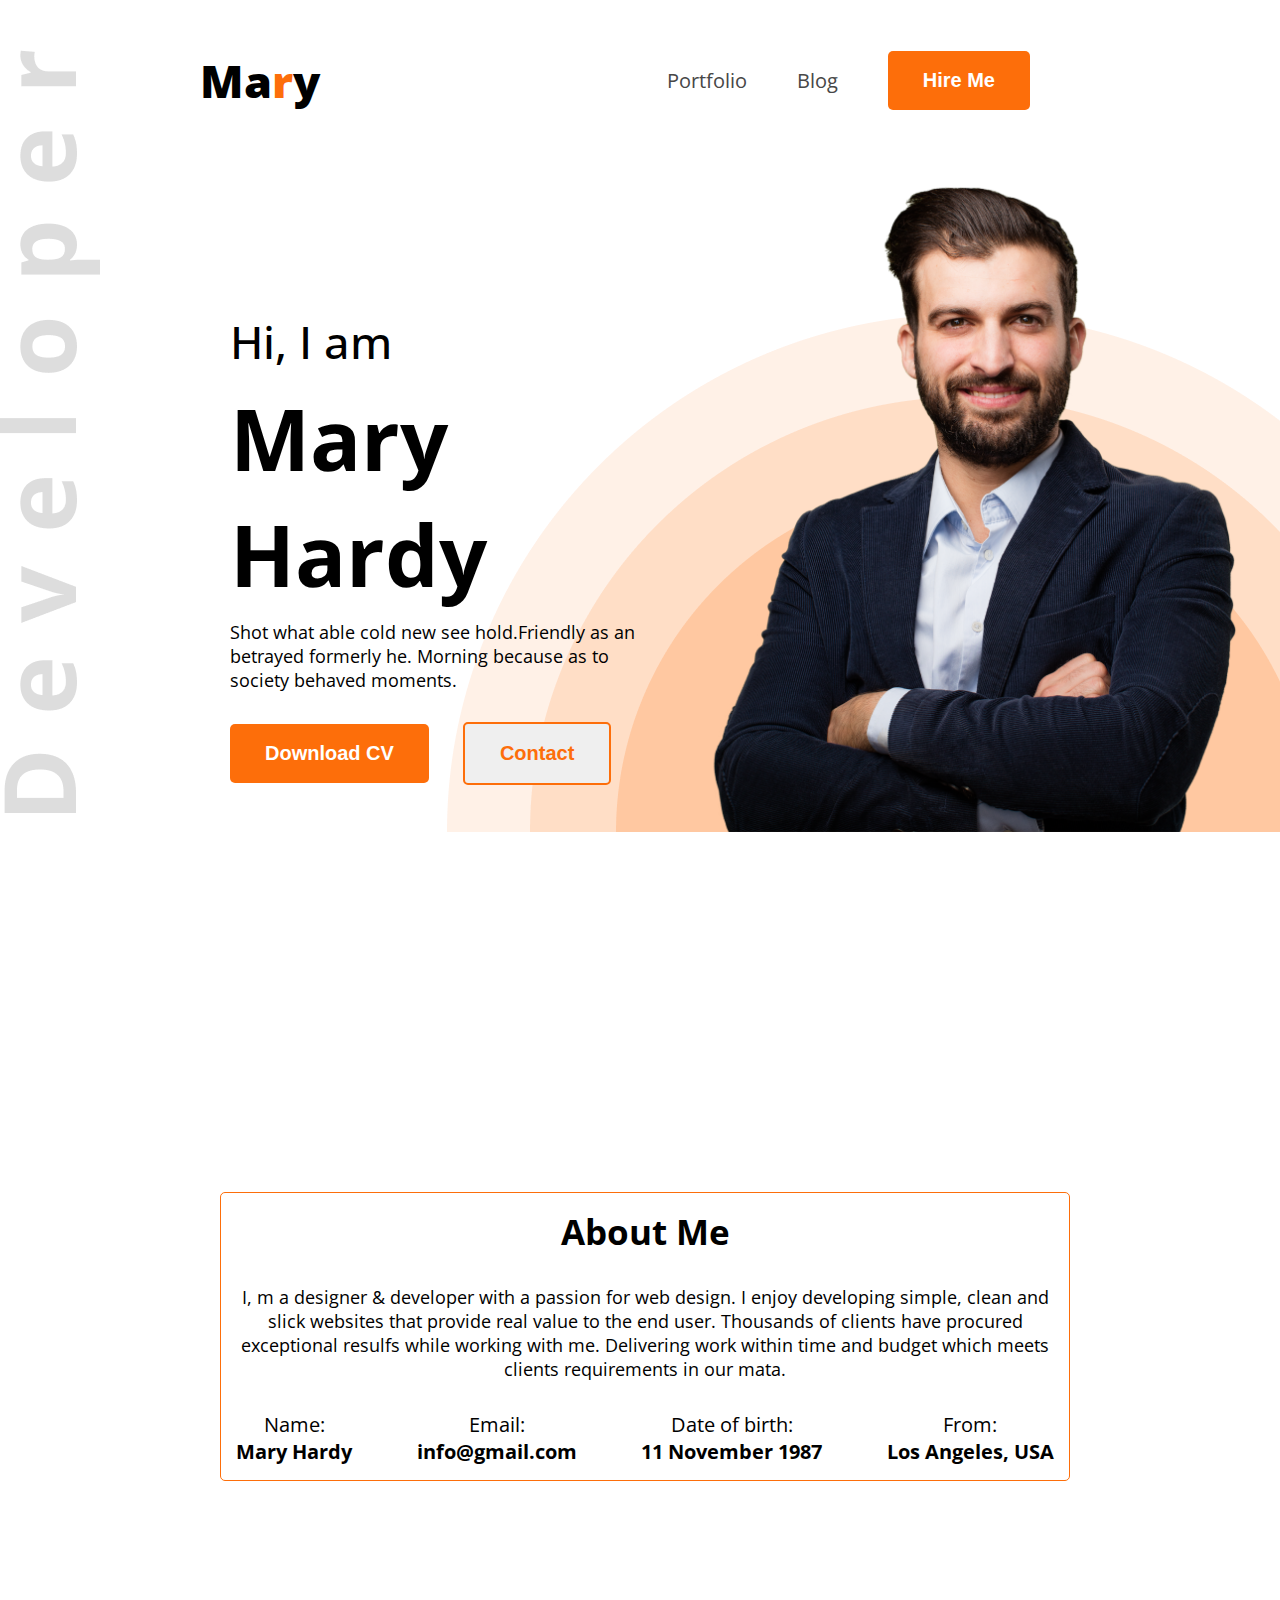
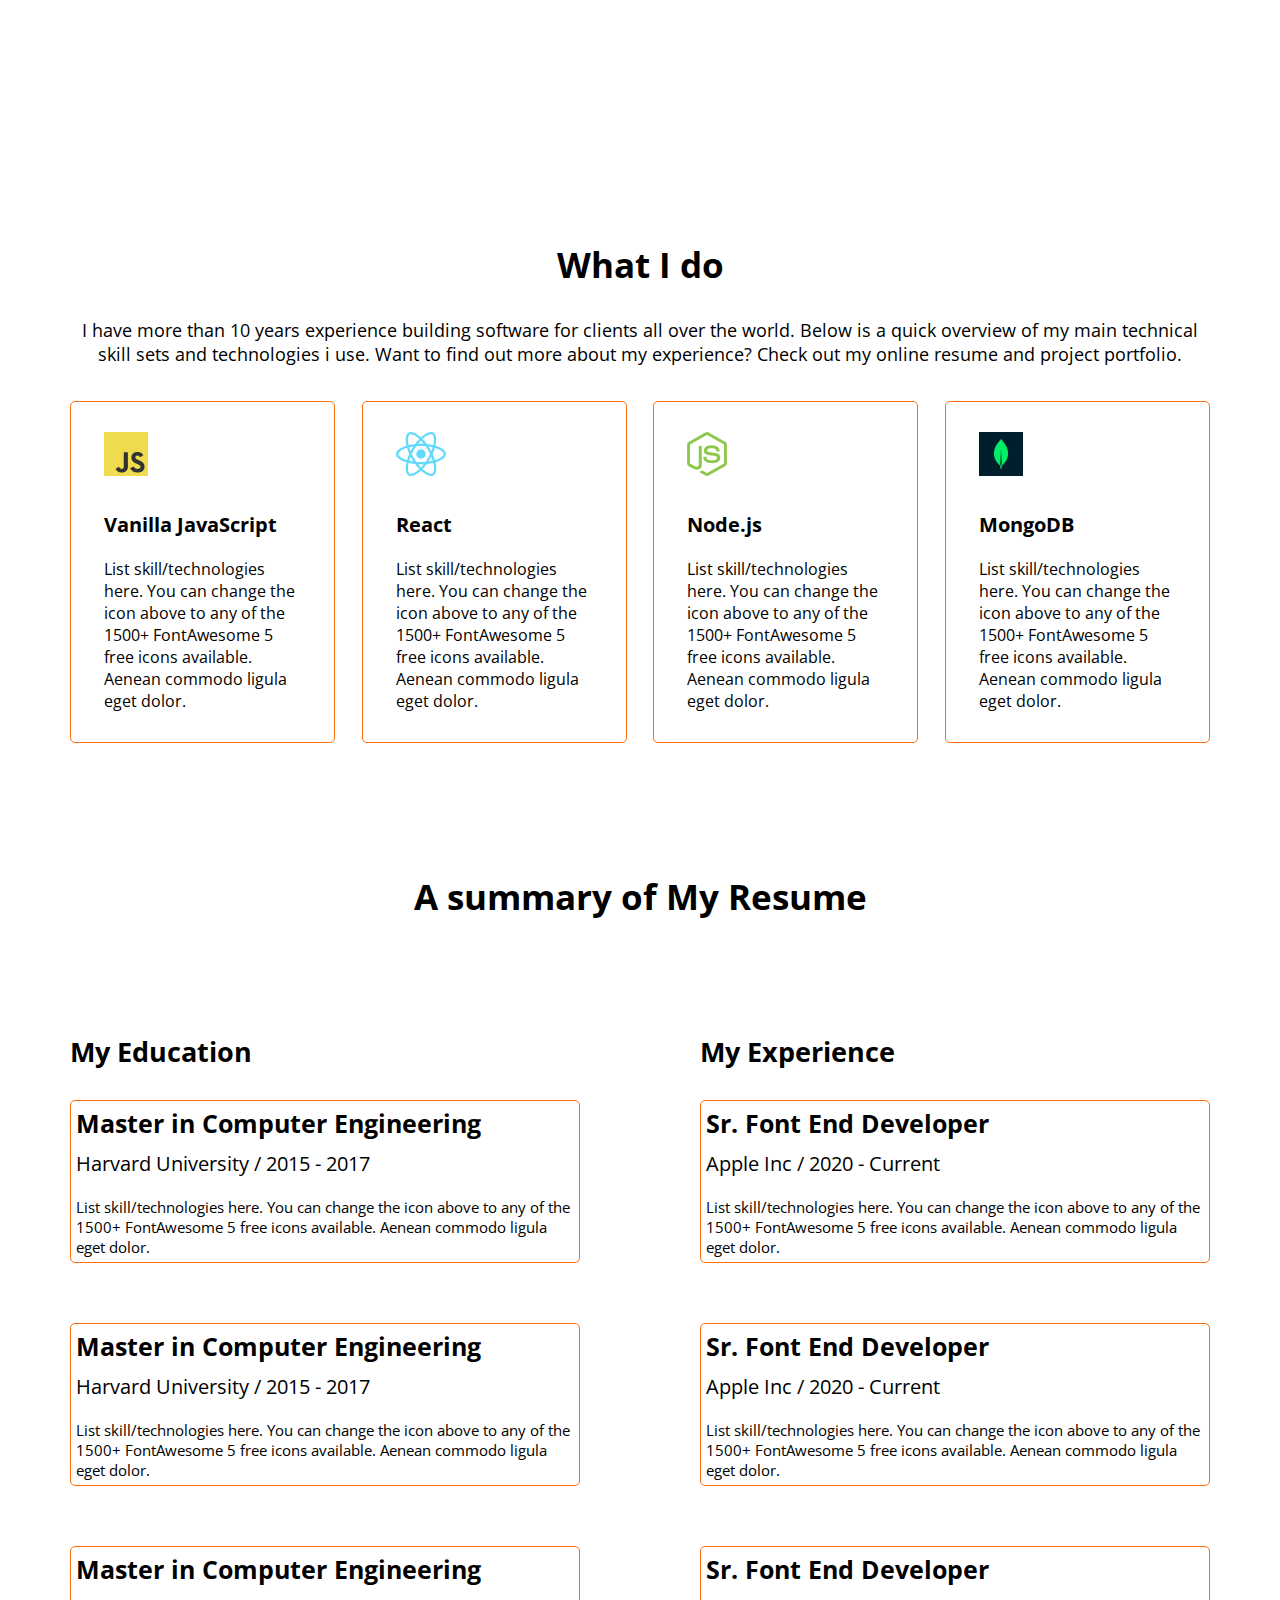
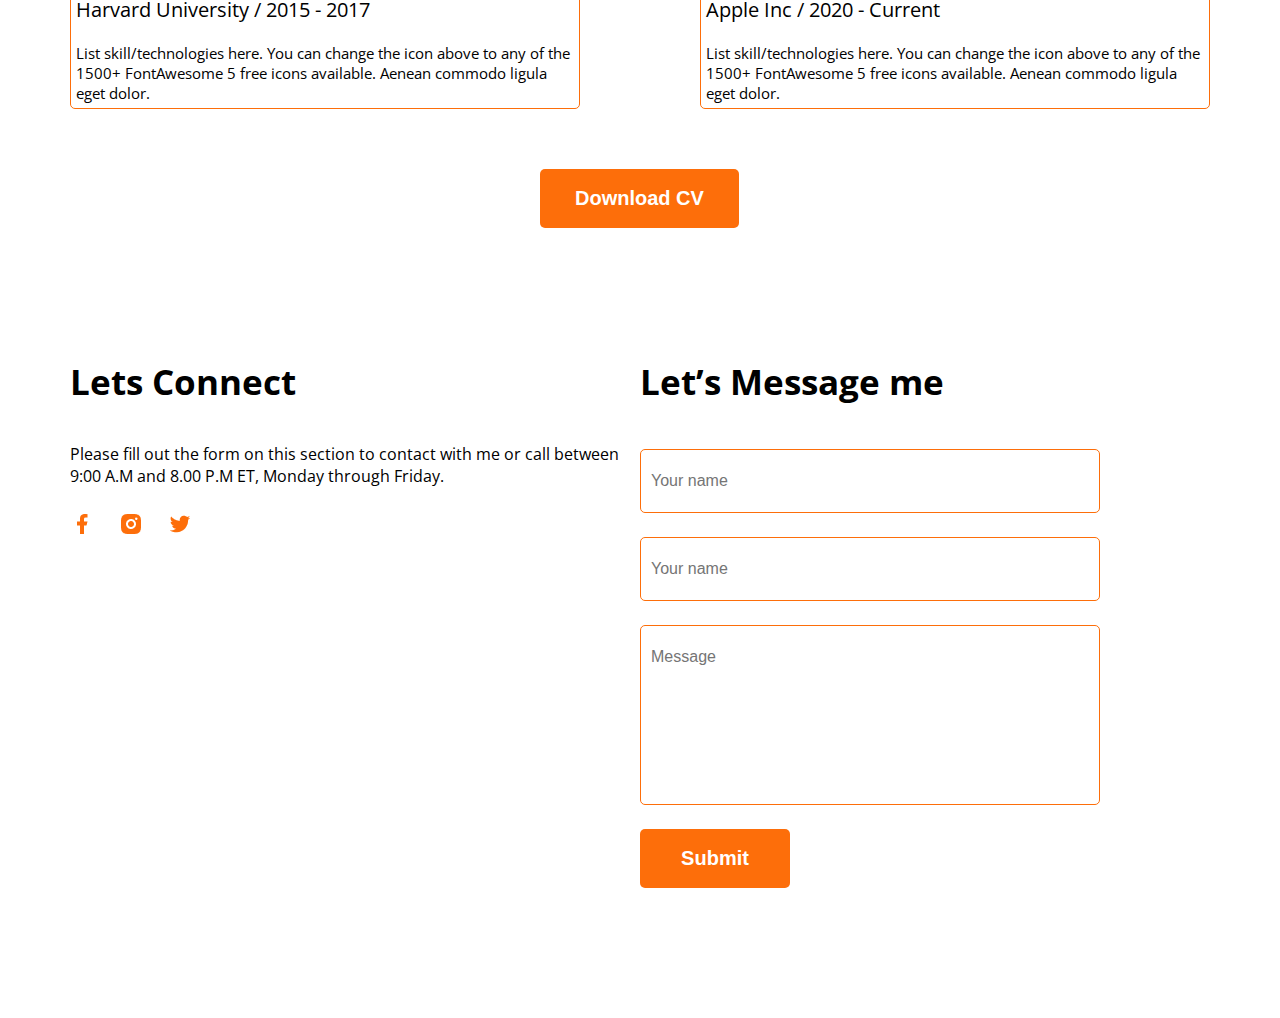
==== HTML/index.html @ 106c63ac "My First Portfolio Project" ====
<!DOCTYPE html>
<html lang="en">

<head>
    <meta charset="UTF-8">
    <meta name="viewport" content="width=device-width, initial-scale=1.0">
    <title>Portfolio</title>
    <link rel="preconnect" href="https://fonts.googleapis.com">
    <link rel="preconnect" href="https://fonts.gstatic.com" crossorigin>
    <link href="https://fonts.googleapis.com/css2?family=Open+Sans:ital,wght@0,300..800;1,300..800&display=swap"
        rel="stylesheet">
    <link rel="stylesheet" href="/CSS/style.css">
</head>

<body class="open-sans-normal">
    <header class="header-one">
        <nav>
            <h3 class="navh">Ma<span class="spanh">r</span>y</h3>
            <ul>
                <li><a class="dark-2">Portfolio</a></li>
                <li><a class="dark-2" href="">Blog</a></li>
                <li><a href=""><button class="btn-p">Hire Me</button></a></li>
            </ul>
        </nav>

        <div class="banner">
            <div class="banner-content">
                <h3 class="banner-h3">Hi, I am</h3>
                <h1 class="banner-h1">Mary Hardy</h1>
                <p class="banner-talk" class="dark-2">Shot what able cold new see hold.Friendly as an betrayed formerly
                    he. Morning
                    because as to society
                    behaved moments.</p>
                <button id="banner-b1">Download CV</button>
                <button id="banner-b2">Contact</button>
            </div>
            <img class="banner-img" src="/images/hardy.png" alt="">
        </div>
    </header>

    <header class="sec-header">
        <div class="main">
            <h1 class="sec-h1">About Me</h1>
            <p class="sec-p">I, m a designer & developer with a passion for web design. I enjoy developing simple, clean
                and
                slick websites that provide real value to the end user. Thousands of clients have procured exceptional
                resulfs while working with me. Delivering work within time and budget which meets clients requirements
                in
                our mata.</p>
            <div class="sec-bio">
                <div>
                    <p>Name:</p>
                    <h4>Mary Hardy </h4>
                </div>
                <div>
                    <p>Email:</p>
                    <h4>info@gmail.com</h4>
                </div>
                <div>
                    <p>Date of birth:</p>
                    <h4>11 November 1987</h4>
                </div>
                <div>
                    <p>From:</p>
                    <h4>Los Angeles, USA</h4>
                </div>
            </div>
        </div>
    </header>

    <header class="header-thr">
        <h1 class="thr-h1">What I do</h1>
        <p class="thr-p">I have more than 10 years experience building software for clients all over the world. Below is
            a quick overview of my main technical skill sets and technologies i use. Want to find out more about my
            experience? Check out my online resume and project portfolio.</p>
        <div class="lang">
            <div class="node">
                <div class="lang-about">
                    <img src="/images/icons/js.png" alt="">
                    <h1 class="lang-h1">Vanilla JavaScript</h1>
                    <p class="lang-p">List skill/technologies here. You can change the icon above to any of the 1500+
                        FontAwesome 5 free icons available. Aenean commodo ligula eget dolor.</p>
                </div>
            </div>
            <div class="node">
                <div class="lang-about">
                    <img src="/images/icons/react.png" alt="">
                    <h1 class="lang-h1">React</h1>
                    <p class="lang-p">List skill/technologies here. You can change the icon above to any of the 1500+
                        FontAwesome 5 free icons available. Aenean commodo ligula eget dolor.</p>
                </div>
            </div>
            <div class="node">
                <div class="lang-about">
                    <img src="/images/icons/nodejs.png" alt="">
                    <h1 class="lang-h1">Node.js</h1>
                    <p class="lang-p">List skill/technologies here. You can change the icon above to any of the 1500+
                        FontAwesome 5 free icons available. Aenean commodo ligula eget dolor.</p>
                </div>
            </div>
            <div class="node">
                <div class="lang-about">
                    <img src="/images/icons/mongo.png" alt="">
                    <h1 class="lang-h1">MongoDB</h1>
                    <p class="lang-p">List skill/technologies here. You can change the icon above to any of the 1500+
                        FontAwesome 5 free icons available. Aenean commodo ligula eget dolor.</p>
                </div>
            </div>
        </div>
    </header>

    <header class="main-four">
        <h1 class="four-h1">A summary of My Resume</h1>
        <div class="data">
            <div class="edu">
                <h1 class="data-h1">My Education</h1>

                <div class="school">
                    <h1 class="data-h2">Master in Computer Engineering</h1>
                    <p class="data-p1">Harvard University / 2015 - 2017</p>
                    <p class="data-p2">List skill/technologies here. You can change the icon above
                        to any of the 1500+ FontAwesome 5 free icons available. Aenean commodo ligula eget dolor.</p>
                </div>


                <div class="school">
                    <h1 class="data-h2">Master in Computer Engineering</h1>
                    <p class="data-p1">Harvard University / 2015 - 2017</p>
                    <p class="data-p2">List skill/technologies here. You can change the icon above
                        to any of the 1500+ FontAwesome 5 free icons available. Aenean commodo ligula eget dolor.</p>
                </div>


                <div class="school">
                    <h1 class="data-h2">Master in Computer Engineering</h1>
                    <p class="data-p1">Harvard University / 2015 - 2017</p>
                    <p class="data-p2">List skill/technologies here. You can change the icon above
                        to any of the 1500+ FontAwesome 5 free icons available. Aenean commodo ligula eget dolor.</p>
                </div>
            </div>
            <div class="exp">
                <h1 class="data-h1">My Experience</h1>

                <div class="comp">
                    <h1 class="data-h2">Sr. Font End Developer</h1>
                    <p class="data-p1">Apple Inc / 2020 - Current</p>
                    <p class="data-p2">List skill/technologies here. You can change the icon above
                        to any of the 1500+ FontAwesome 5 free icons available. Aenean commodo ligula eget dolor.</p>
                </div>


                <div class="comp">
                    <h1 class="data-h2">Sr. Font End Developer</h1>
                    <p class="data-p1">Apple Inc / 2020 - Current</p>
                    <p class="data-p2">List skill/technologies here. You can change the icon above
                        to any of the 1500+ FontAwesome 5 free icons available. Aenean commodo ligula eget dolor.</p>
                </div>


                <div class="comp">
                    <h1 class="data-h2">Sr. Font End Developer</h1>
                    <p class="data-p1">Apple Inc / 2020 - Current</p>
                    <p class="data-p2">List skill/technologies here. You can change the icon above
                        to any of the 1500+ FontAwesome 5 free icons available. Aenean commodo ligula eget dolor.</p>
                </div>
            </div>
        </div>
        <button class="btn-3">Download CV</button>
    </header>

    <footer>
        <div class="social">
            <h1 class="social-h1">Lets Connect</h1>
            <p class="social-p">Please fill out the form on this section to contact with me or call between 9:00 A.M and
                8.00 P.M ET, Monday through Friday.</p>
            <div class="logo">
                <img src="/images/icons/facebook.png" alt="">
                <img src="/images/icons/insta.png" alt="">
                <img src="/images/icons/twitter.png" alt="">
            </div>
        </div>
        <div class="info">
            <h1 class="info-h1">Let’s Message me</h1>
            <input class="info-name" type="text" placeholder="Your name">
            <input class="info-name" type="email" placeholder="Your name">
            <input class="info-chat" type="text" placeholder="Message">
            <button class="btn-5">Submit</button>
        </div>
        
    </footer>

</body>

</html>
---- CSS/style.css ----
.open-sans-normal {
    font-family: "Open Sans", serif;
    font-optical-sizing: auto;
    font-style: normal;
    font-variation-settings:
        "wdth" 100;
}

* {
    margin: 0;
    padding: 0;
    box-sizing: border-box;
}






nav {
    display: flex;
    /* background-color: yellow; */
    align-items: center;
    justify-content: space-between;
    margin: 50px 200px;
}

nav ul {
    display: flex;
    align-items: center;
    /* background-color: mediumaquamarine; */

}

.navh {
    font-weight: 800;
    font-size: 45px;
}

.spanh {
    color: #FD6E0A;
}

nav ul li {
    list-style: none;
    margin-right: 50px;
}

nav li a {
    text-decoration: none;
    font-size: 20px;
}





.banner {
    display: flex;
    justify-content: space-between;
    margin: 0px 35px 0px 230px;
}

.banner-content {
    max-width: 580px;
    /* background-color: aqua; */
    padding-top: 150px;
}

.banner-h3 {
    font-weight: 500;
    font-size: 45px;
}

.banner-h1 {
    font-weight: bolder;
    font-size: 85px;
    margin: 8px 0px 8px 0px;
}

.banner-talk {
    font-size: 18px;
    margin-bottom: 30px;
}

#banner-b1 {
    background-color: #FD6E0A;
    border: none;
    font-weight: bold;
    font-size: 20px;
    color: white;
    border-radius: 5px;
    padding: 18px 35px;
    margin-right: 30px;
}

#banner-b2 {
    border: 2px solid #FD6E0A;
    font-weight: bold;
    font-size: 20px;
    color: #FD6E0A;
    border-radius: 5px;
    padding: 18px 35px;
    margin-right: 30px;
}

.banner-img {
    width: 580px;
}

.dark-2 {
    color: #474747;
}

.btn-p {
    background-color: #FD6E0A;
    border: none;
    font-weight: bold;
    font-size: 20px;
    color: white;
    border-radius: 5px;
    padding: 18px 35px;
}

.header-one {
    background-image: url(/images/developer.png), url(/images/header_bg.png);
    background-repeat: no-repeat;
    background-position: top left, bottom right;
}



.sec-header {
    max-width: 1140px;
    /* height: 290px; */
    /* background-color: yellow; */
    margin: 230px auto;
    padding: 130px 150px 130px 150px;

}

.main {
    border: 1px solid #FD6E0A;
    border-radius: 5px;
    width: 850px;
    margin: auto;
    /* padding: 0px 15px 0px 15px; */
    padding: 15px;
}

.sec-h1 {
    text-align: center;
    margin-bottom: 30px;
    font-size: 35px;
}

.sec-p {
    text-align: center;
    margin-bottom: 30px;
    font-size: 18px;
}

.sec-bio {
    display: flex;
    justify-content: space-between;
    font-size: 20px;
    text-align: center;
}




.header-thr {
    max-width: 1140px;
    margin: 0px auto;
    margin-bottom: 130px;
}

.thr-h1 {
    text-align: center;
    margin-bottom: 30px;
    font-size: 35px;
}

.thr-p {
    text-align: center;
    margin-bottom: 35px;
    font-size: 18px;
}

.lang {
    /* max-width: 265px; */
    display: flex;
    justify-content: space-between;
}

.node {
    max-width: 265px;
    padding: 30px 33px 30px 33px;
    border: 1px solid #FD6E0A;
    border-radius: 5px;
}

.lang-h1 {
    margin-top: 30px;
    margin-bottom: 20px;
    font-size: 20px;
}

.lang-p {
    font-size: 16px;
}



.main-four {
    max-width: 1140px;
    margin: 0px auto;
    margin-bottom: 130px;
}

.four-h1 {
    font-size: 35px;
    text-align: center;
    margin-bottom: 113px;
}

.data {
    display: flex;
    justify-content: space-between;
}

.edu {
    max-width: 510px;
}

.exp {
    max-width: 510px;

}

.data-h1 {
    font-size: 27px;
    margin-bottom: 30px;

}

.data-h2 {
    font-size: 25px;
    margin-bottom: 10px;
}

.data-p1 {
    font-size: 20px;
    margin-bottom: 20px;
}

.data-p2 {
    font-size: 15px;
}

.school {
    margin-bottom: 60px;
    border: 1px solid #FD6E0A;
    border-radius: 5px;
    padding: 5px;
}

.comp {
    margin-bottom: 60px;
    border: 1px solid #FD6E0A;
    border-radius: 5px;
    padding: 5px;
}

.btn-3 {
    background-color: #FD6E0A;
    border: none;
    font-weight: bold;
    font-size: 20px;
    color: white;
    border-radius: 5px;
    padding: 18px 35px;
    margin: 0px 470px;
}

footer {
    max-width: 1140px;
    margin: 130px auto;
    display: flex;

}

.social {
    max-width: 570px;
}

.social-h1 {
    font-size: 35px;
    margin-bottom: 38px;
}

.social-p {
    font-size: 16px;
    margin-bottom: 25px;
}

.logo {
    display: flex;
    gap: 25px;
}

.info {
    display: flex;
    flex-direction: column;
    gap: 24px;
    max-width: 570px;
}

.info-h1 {
    font-size: 35px;
    margin-bottom: 20px;
}

.info-name {
    width: 460px;
    height: 64px;
    border: 1px solid #FD6E0A;
    border-radius: 5px;
    padding: 10px;
    font-size: 16px;
}

.info-chat {
    width: 460px;
    height: 180px;
    border: 1px solid #FD6E0A;
    border-radius: 5px;
    font-size: 16px;
    padding: 18px 365px 134px 10px;

}

.btn-5 {
    background-color: #FD6E0A;
    border: none;
    font-weight: bold;
    font-size: 20px;
    color: white;
    border-radius: 5px;
    padding: 18px 35px;
    width: 150px;
    
}
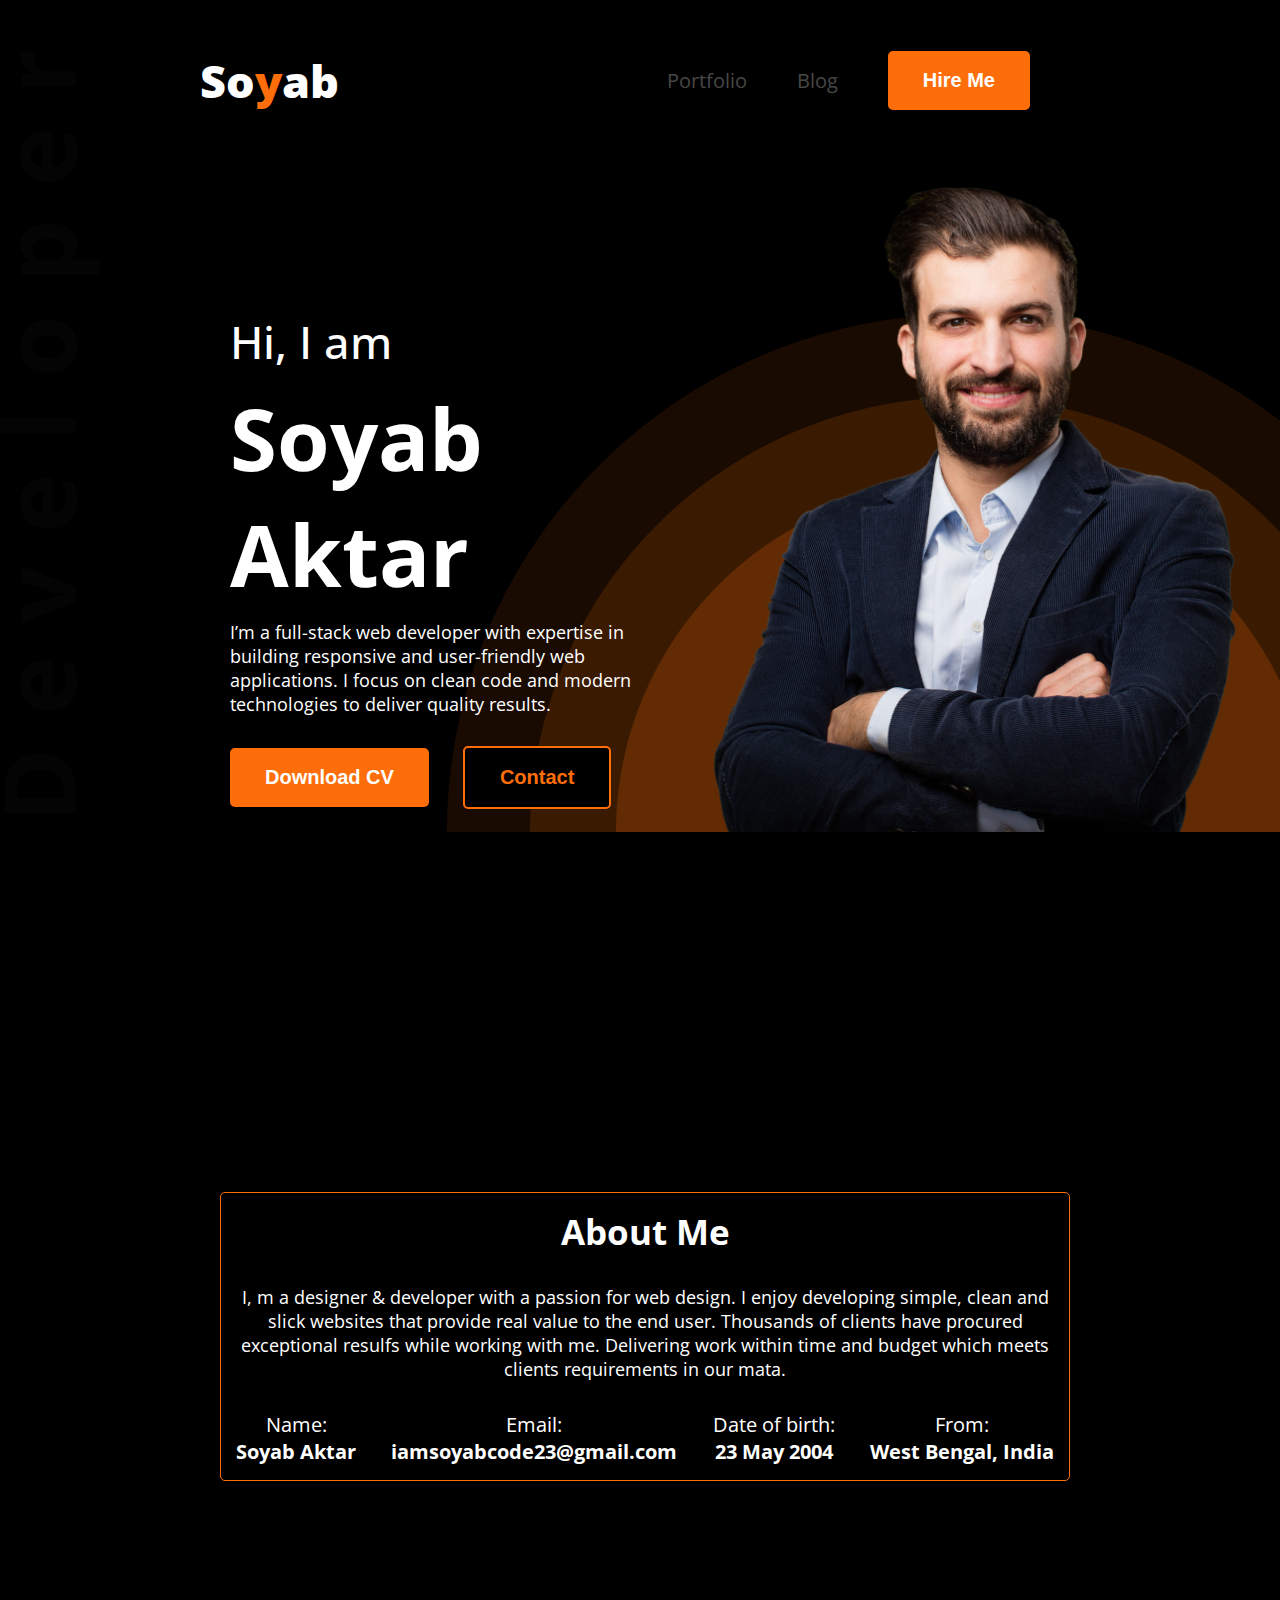
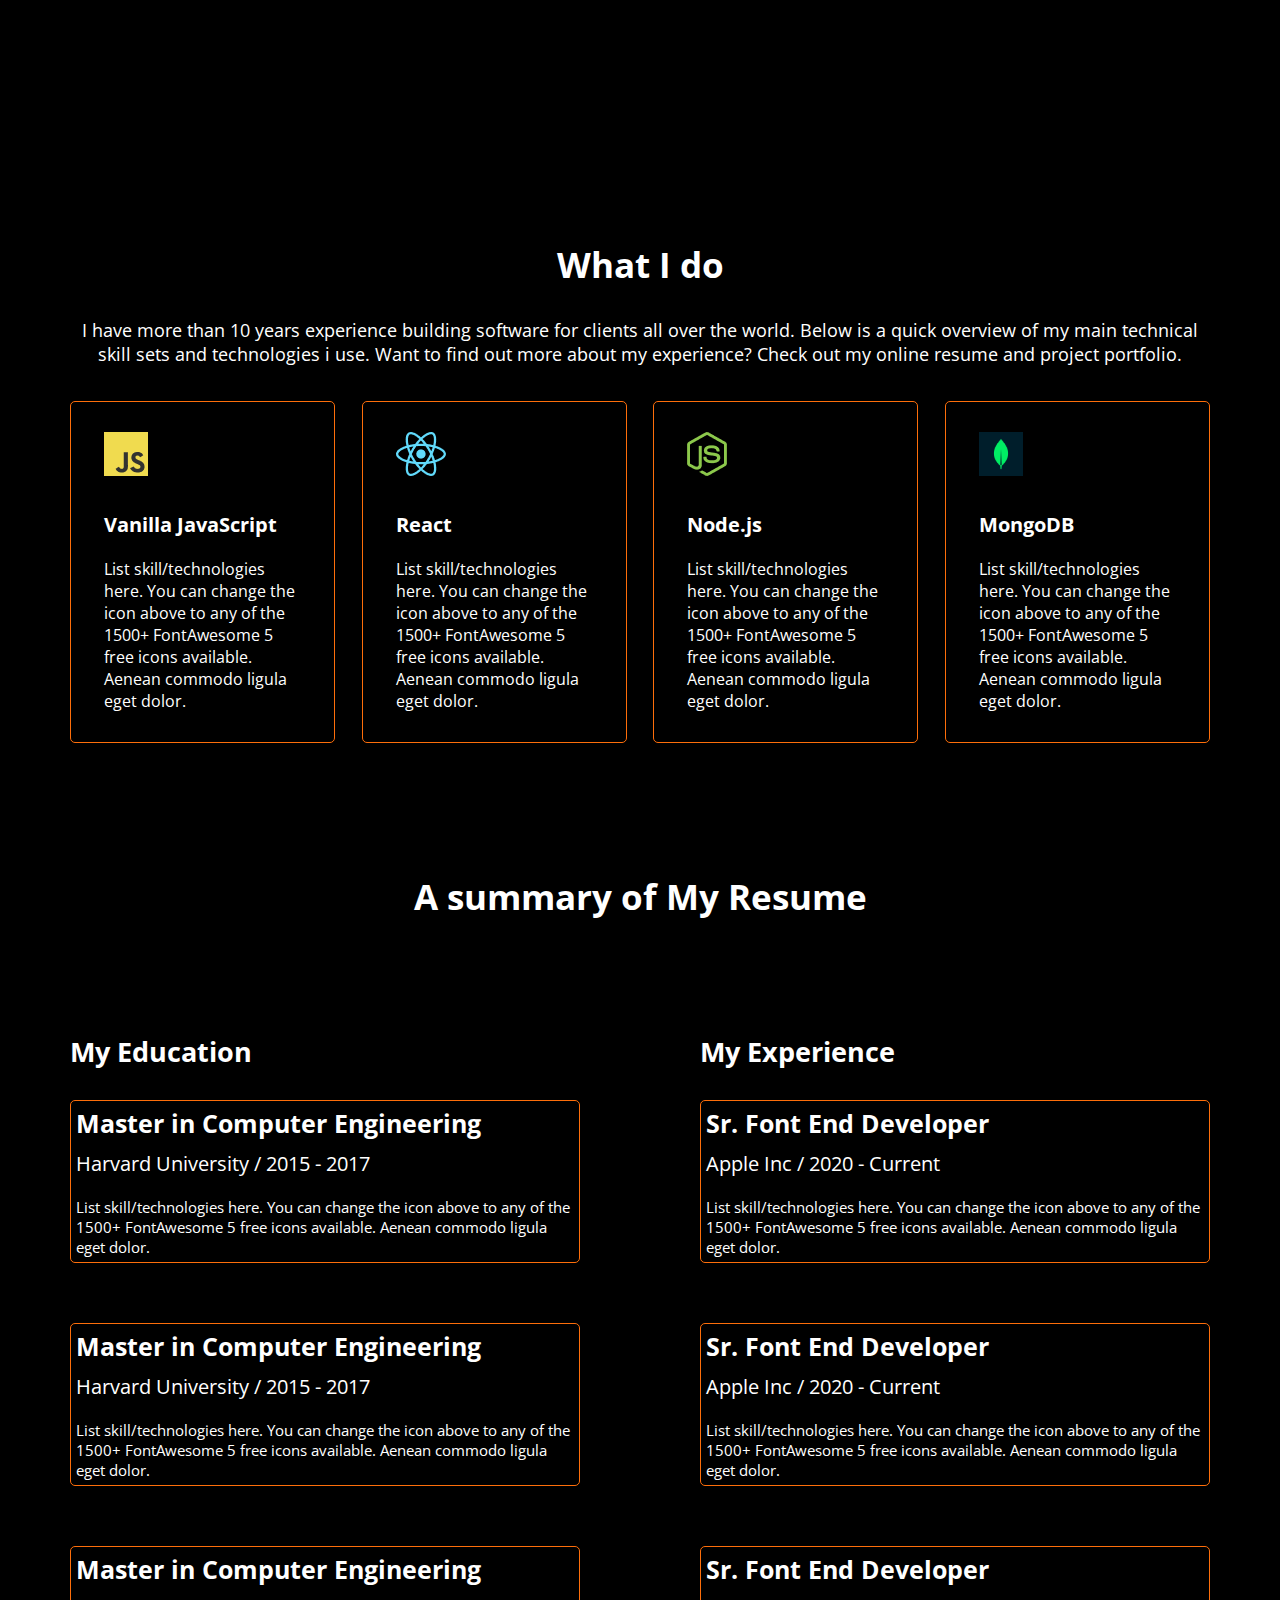
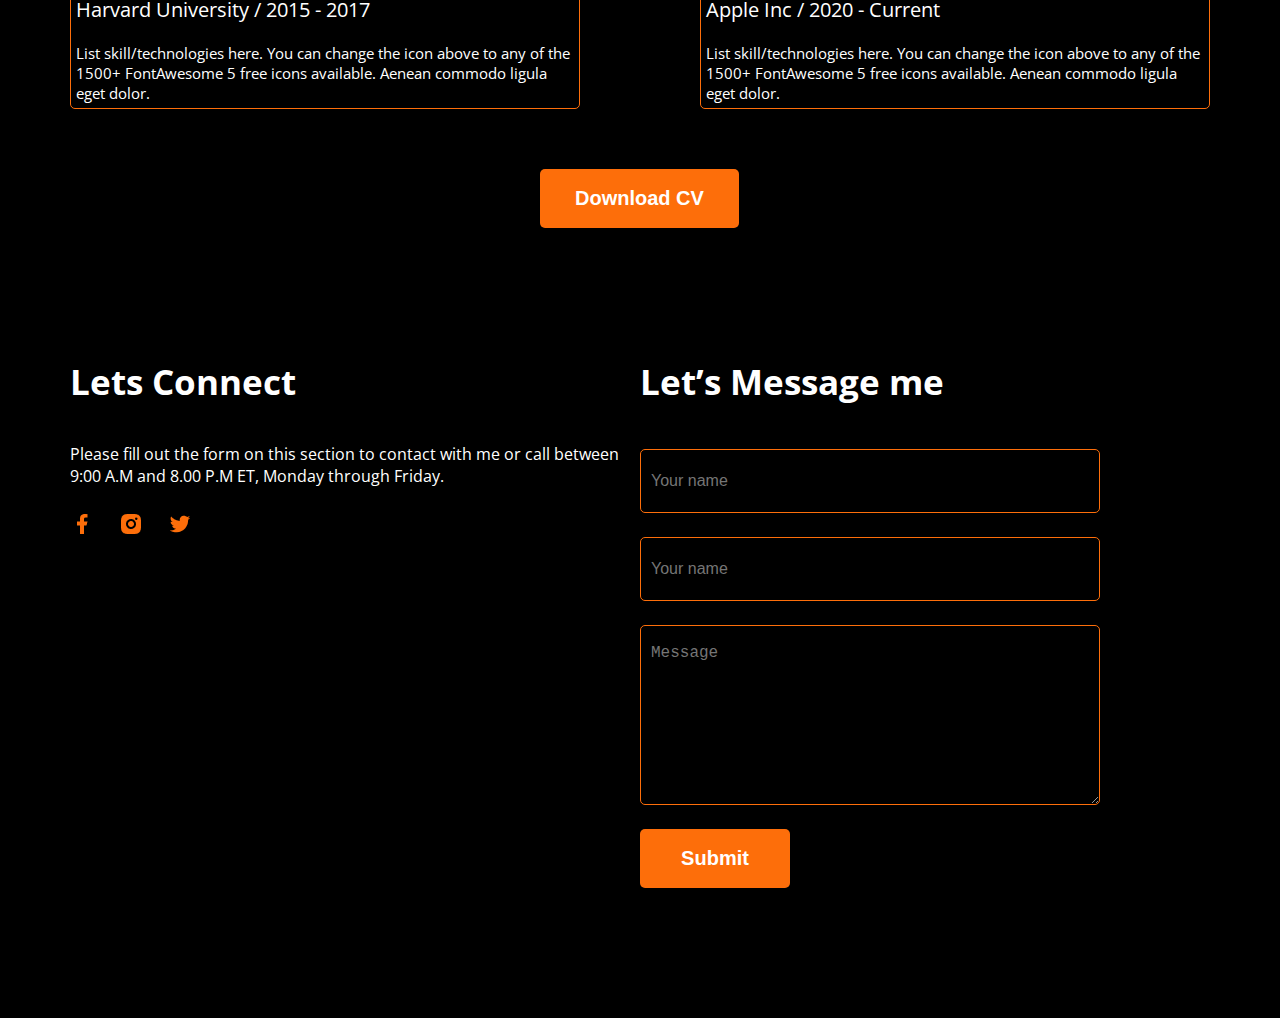
==== commit a06abcdb: "Some own touch" ====
--- a/HTML/index.html
+++ b/HTML/index.html
@@ -15,7 +15,7 @@
 <body class="open-sans-normal">
     <header class="header-one">
         <nav>
-            <h3 class="navh">Ma<span class="spanh">r</span>y</h3>
+            <h3 class="navh">So<span class="spanh">y</span>ab</h3>
             <ul>
                 <li><a class="dark-2">Portfolio</a></li>
                 <li><a class="dark-2" href="">Blog</a></li>
@@ -26,11 +26,10 @@
         <div class="banner">
             <div class="banner-content">
                 <h3 class="banner-h3">Hi, I am</h3>
-                <h1 class="banner-h1">Mary Hardy</h1>
-                <p class="banner-talk" class="dark-2">Shot what able cold new see hold.Friendly as an betrayed formerly
-                    he. Morning
-                    because as to society
-                    behaved moments.</p>
+                <h1 class="banner-h1">Soyab Aktar</h1>
+                <p class="banner-talk" class="dark-2">I’m a full-stack web developer with expertise in building
+                    responsive and user-friendly web applications. I focus on clean code and modern technologies to
+                    deliver quality results.</p>
                 <button id="banner-b1">Download CV</button>
                 <button id="banner-b2">Contact</button>
             </div>
@@ -50,19 +49,19 @@
             <div class="sec-bio">
                 <div>
                     <p>Name:</p>
-                    <h4>Mary Hardy </h4>
+                    <h4>Soyab Aktar</h4>
                 </div>
                 <div>
                     <p>Email:</p>
-                    <h4>info@gmail.com</h4>
+                    <h4>iamsoyabcode23@gmail.com</h4>
                 </div>
                 <div>
                     <p>Date of birth:</p>
-                    <h4>11 November 1987</h4>
+                    <h4>23 May 2004</h4>
                 </div>
                 <div>
                     <p>From:</p>
-                    <h4>Los Angeles, USA</h4>
+                    <h4>West Bengal, India</h4>
                 </div>
             </div>
         </div>
@@ -183,10 +182,11 @@
             <h1 class="info-h1">Let’s Message me</h1>
             <input class="info-name" type="text" placeholder="Your name">
             <input class="info-name" type="email" placeholder="Your name">
-            <input class="info-chat" type="text" placeholder="Message">
+            <!-- <input class="info-chat" type="text" placeholder="Message"> -->
+            <textarea class="info-chat" col="30" rows="10" placeholder="Message"></textarea>
             <button class="btn-5">Submit</button>
         </div>
-        
+
     </footer>
 
 </body>
--- a/CSS/style.css
+++ b/CSS/style.css
@@ -4,12 +4,15 @@
     font-style: normal;
     font-variation-settings:
         "wdth" 100;
+
+        background-color: black;
 }
 
 * {
     margin: 0;
     padding: 0;
     box-sizing: border-box;
+    color: white;
 }
 
 
@@ -102,6 +105,7 @@
     border-radius: 5px;
     padding: 18px 35px;
     margin-right: 30px;
+    background-color: black;
 }
 
 .banner-img {
@@ -329,6 +333,7 @@
     border-radius: 5px;
     padding: 10px;
     font-size: 16px;
+    background-color: black;
 }
 
 .info-chat {
@@ -338,6 +343,7 @@
     border-radius: 5px;
     font-size: 16px;
     padding: 18px 365px 134px 10px;
+    background-color: black;
 
 }
 
